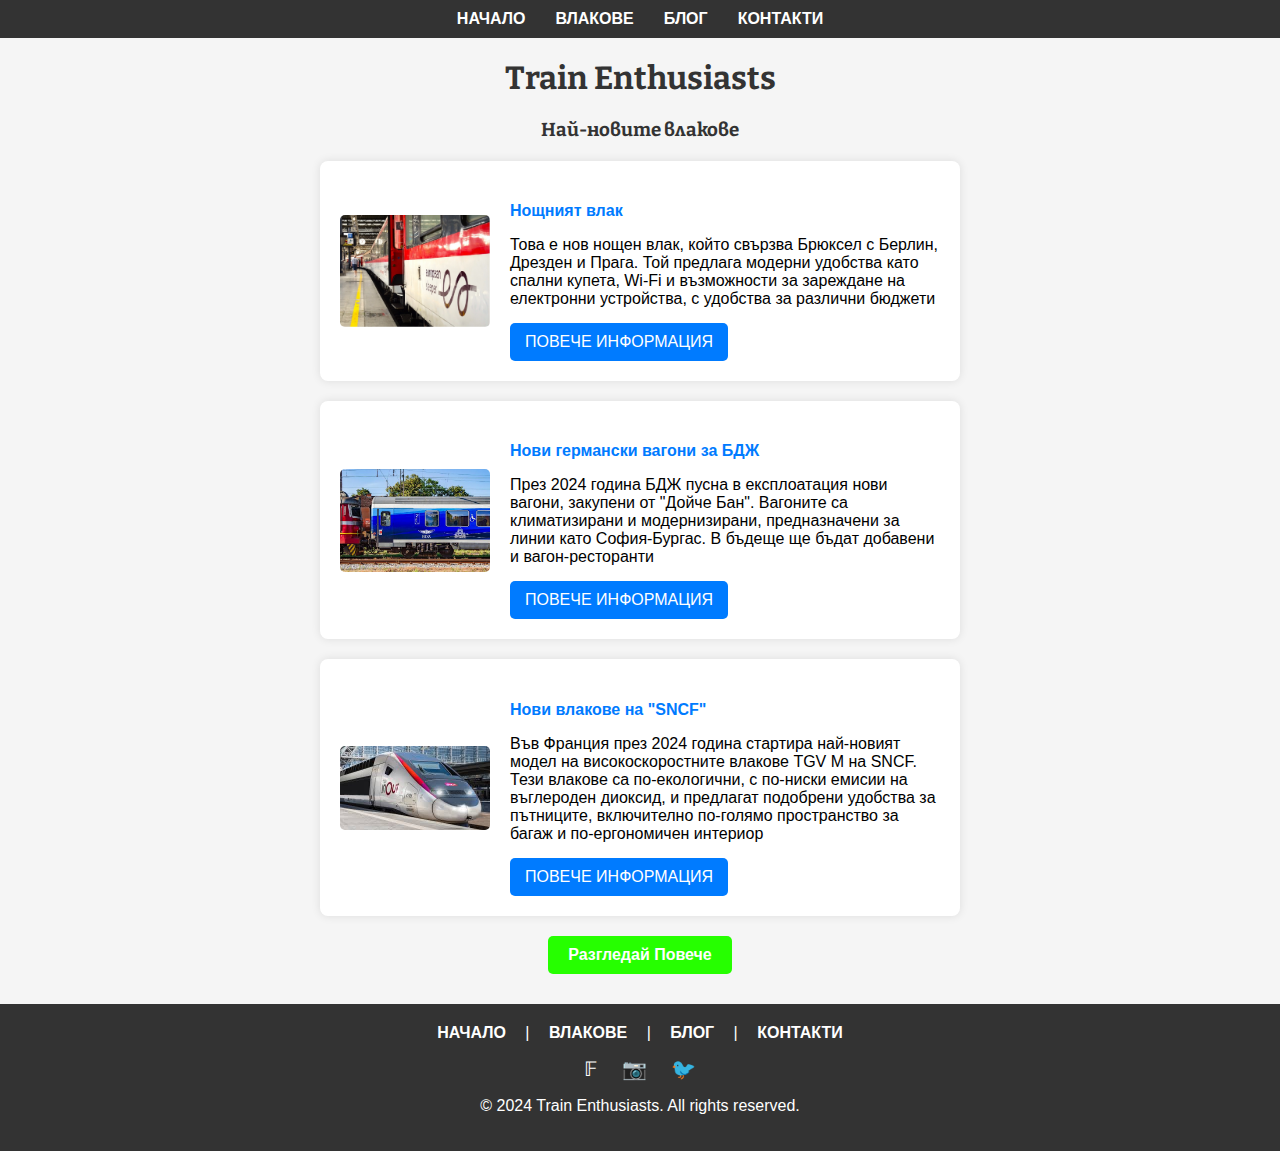
==== index.html @ 927e2052 "Added index.html" ====
<!DOCTYPE html>
<html lang="bg">
  <head>
    <meta charset="UTF-8" />
    <meta name="viewport" content="width=device-width, initial-scale=1.0" />
    <title>Train Enthusiasts</title>
    <link rel="stylesheet" href="styles/index.css" />
  </head>
  <body>
    <!-- Navbar Section -->
    <nav class="navbar">
      <ul>
        <li><a href="index.html">Начало</a></li>
        <li><a href="trains.html">Влакове</a></li>
        <li><a href="blog.html">Блог</a></li>
        <li><a href="contact.html">Контакти</a></li>
      </ul>
    </nav>

    <!-- Main Content Section -->
    <div class="container">
      <h1>Train Enthusiasts</h1>

      <!-- Newest Trains Section -->
      <section id="new-trains">
        <h3>Най-новите влакове</h3>
        <div class="train-cards-column">
          <div class="train">
            <img src="images/european-sleeper.jpg" alt="Train 1 Image" />
            <div class="train-info">
              <h4>Нощният влак</h4>
              <p>
                Това е нов нощен влак, който свързва Брюксел с Берлин, Дрезден и
                Прага. Той предлага модерни удобства като спални купета, Wi-Fi и
                възможности за зареждане на електронни устройства, с удобства за
                различни бюджети
              </p>
              <a href="train-details1.html" class="btn">ПОВЕЧЕ ИНФОРМАЦИЯ</a>
            </div>
          </div>
          <div class="train">
            <img src="images/vagons-bdz.jpg" alt="Train 2 Image" />
            <div class="train-info">
              <h4>Нови германски вагони за БДЖ</h4>
              <p>
                През 2024 година БДЖ пусна в експлоатация нови вагони, закупени
                от "Дойче Бан". Вагоните са климатизирани и модернизирани,
                предназначени за линии като София-Бургас. В бъдеще ще бъдат
                добавени и вагон-ресторанти
              </p>
              <a href="train-details2.html" class="btn">ПОВЕЧЕ ИНФОРМАЦИЯ</a>
            </div>
          </div>
          <div class="train">
            <img src="images/sncf.jpg" alt="Train 3 Image" />
            <div class="train-info">
              <h4>Нови влакове на "SNCF"</h4>
              <p>
                Във Франция през 2024 година стартира най-новият модел на
                високоскоростните влакове TGV M на SNCF. Тези влакове са
                по-екологични, с по-ниски емисии на въглероден диоксид, и
                предлагат подобрени удобства за пътниците, включително по-голямо
                пространство за багаж и по-ергономичен интериор
              </p>
              <a href="train-details3.html" class="btn">ПОВЕЧЕ ИНФОРМАЦИЯ</a>
            </div>
          </div>
        </div>

        <div class="view-more-container">
          <a href="trains.html" class="view-more-btn">Разгледай Повече</a>
        </div>

        <footer class="footer">
          <div class="footer-links">
            <a href="index.html">Начало</a> |
            <a href="trains.html">Влакове</a> | <a href="blog.html">Блог</a> |
            <a href="contact.html">Контакти</a>
          </div>
          <div class="social-icons">
            <a href="https://www.facebook.com" target="_blank">&#120125;</a>
            <a href="https://www.instagram.com" target="_blank">&#128247;</a>
            <a href="https://www.twitter.com" target="_blank">&#128038;</a>
          </div>
          <p>&copy; 2024 Train Enthusiasts. All rights reserved.</p>
        </footer>
      </section>
    </div>
  </body>
</html>
---- styles/index.css ----
@import url("https://fonts.googleapis.com/css2?family=Bitter:ital,wght@0,100..900;1,100..900&display=swap");

body {
  font-family: Arial, sans-serif;
  margin: 0 auto;
  padding: 0;
  background-color: #f5f5f5;
}

h1,
h2,
h3 {
  text-align: center;
  color: #333;

  font-family: "Bitter", serif;
  font-optical-sizing: auto;
  font-style: normal;
}

a {
  text-decoration: none;
  color: #333;
}

.container {
  margin: 0 auto;
}

.btn {
  background-color: #007bff;
  color: #fff;
  padding: 10px 15px;
  text-decoration: none;
  border-radius: 5px;
  display: inline-block;
}

/* Navbar styling */
.navbar {
  background-color: #333;
  padding: 10px;
}

.navbar ul {
  list-style-type: none;
  margin: 0;
  padding: 0;
  display: flex;
  justify-content: center;
}

.navbar li {
  margin: 0 15px;
}

.navbar a {
  color: white;
  font-weight: bold;
  text-transform: uppercase;
}

/* Newest trains section */
.train-cards-column {
  display: flex;
  flex-direction: column;
  align-items: center;
  gap: 20px;
  margin: 20px 0;
}

.train {
  display: flex;
  align-items: center;
  background-color: #fff;
  padding: 20px;
  border-radius: 8px;
  box-shadow: 0 0 10px rgba(0, 0, 0, 0.1);
  max-width: 600px;
  width: 100%;
}

.train img {
  width: 150px;
  height: auto;
  margin-right: 20px;
  border-radius: 5px;
}

.train-info {
  flex: 1;
}

.train h4 {
  margin-bottom: 10px;
  color: #007bff;
}

.train p {
  margin-bottom: 15px;
}

/* Button Styling */
.view-more-btn {
  display: inline-block;
  padding: 10px 20px;
  background-color: #26ff00;
  color: white;
  text-decoration: none;
  border-radius: 5px;
  font-weight: bold;
  text-align: center;
  transition: background-color 0.3s ease;
}

/* Container to center the button */
.view-more-container {
  display: flex;
  justify-content: center; /* Centers the button horizontally */
  margin-top: 20px; /* Add some spacing on top */
  margin-bottom: 30px;
}

.footer {
  background-color: #333;
  color: white;
  padding: 20px 0;
  text-align: center;
  margin: 0; /* Ensure no margins */
  position: relative;
  left: 0; /* Ensure the footer is aligned to the left */
  box-sizing: border-box; /* Include padding and borders in the element's width */
}

.footer-links {
  margin-bottom: 15px;
}

.footer-links a {
  color: white;
  margin: 0 15px;
  text-transform: uppercase;
  font-weight: bold;
}

.social-icons a {
  margin: 0 10px;
  color: white;
  font-size: 20px;
}
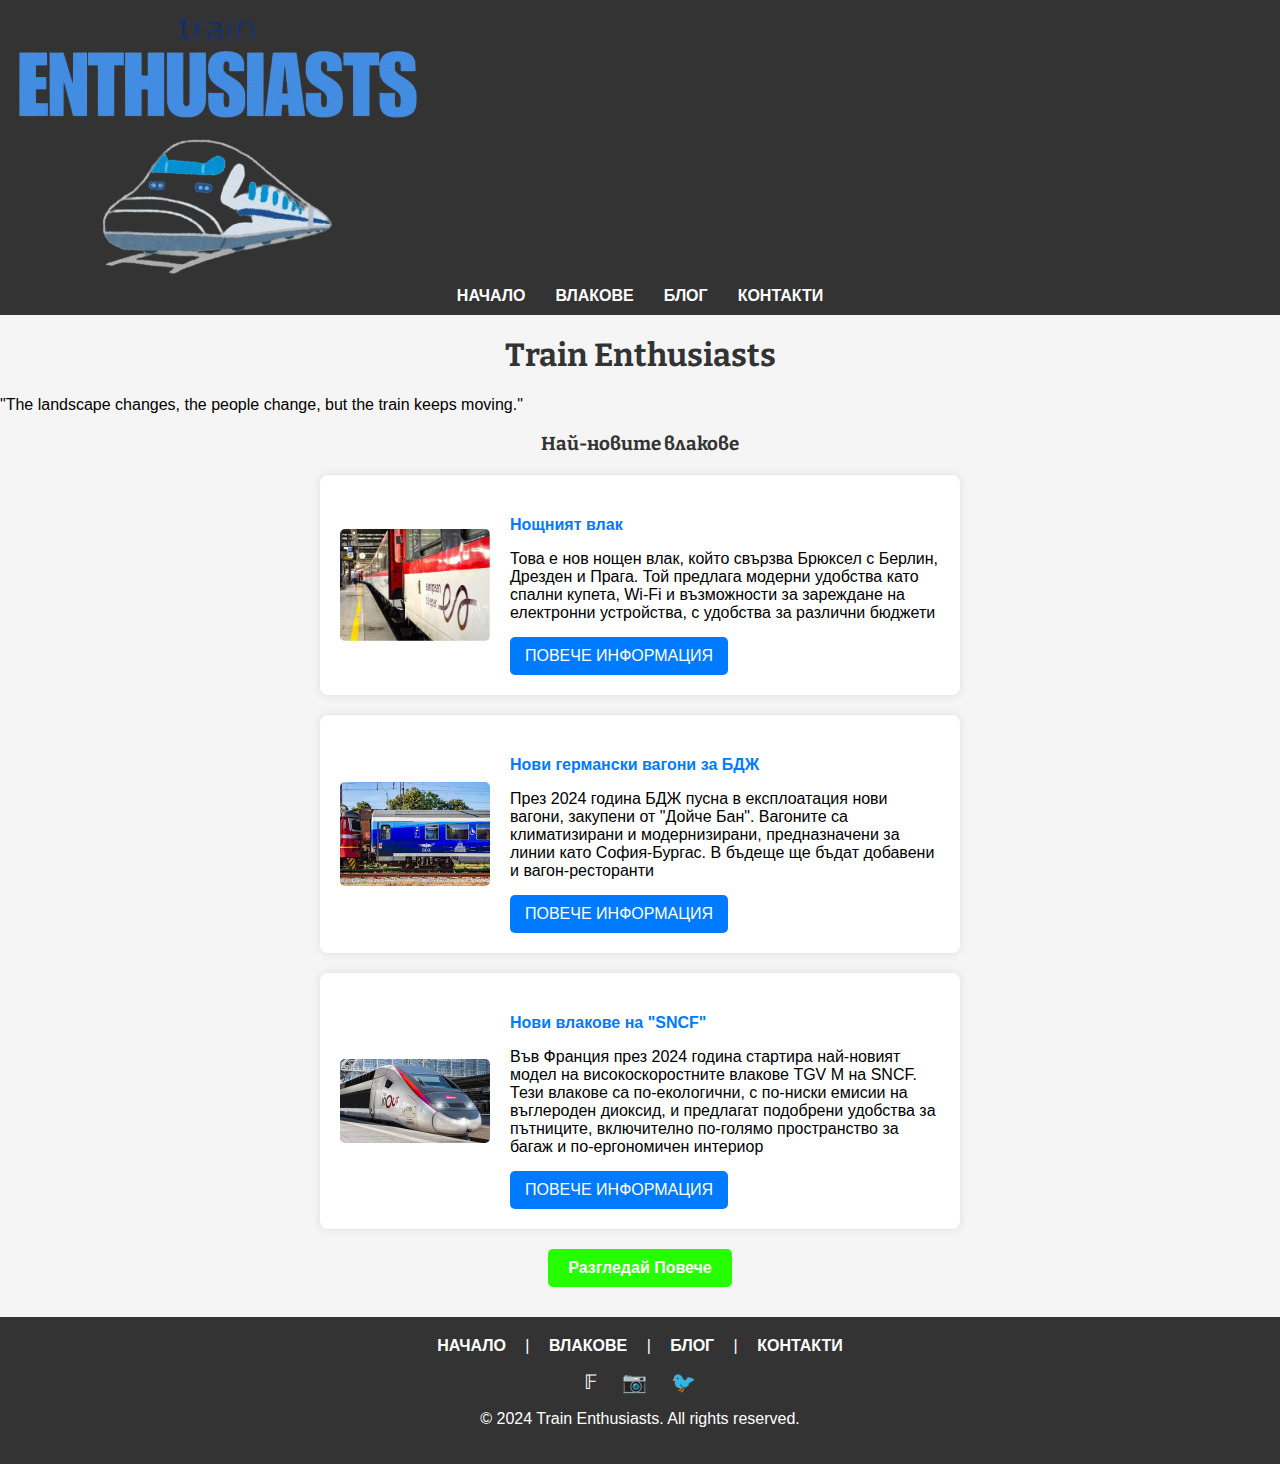
==== commit 118ab882: "Updated index.html and added train.html." ====
--- a/index.html
+++ b/index.html
@@ -9,9 +9,12 @@
   <body>
     <!-- Navbar Section -->
     <nav class="navbar">
+      <div class="navbar-logo">
+        <img src="images/logo.png" alt="Train Enthusiasts Logo" />
+      </div>
       <ul>
         <li><a href="index.html">Начало</a></li>
-        <li><a href="trains.html">Влакове</a></li>
+        <li><a href="train.html">Влакове</a></li>
         <li><a href="blog.html">Блог</a></li>
         <li><a href="contact.html">Контакти</a></li>
       </ul>
@@ -20,6 +23,9 @@
     <!-- Main Content Section -->
     <div class="container">
       <h1>Train Enthusiasts</h1>
+      <p class="quote">
+        "The landscape changes, the people change, but the train keeps moving."
+      </p>
 
       <!-- Newest Trains Section -->
       <section id="new-trains">
@@ -68,7 +74,7 @@
         </div>
 
         <div class="view-more-container">
-          <a href="trains.html" class="view-more-btn">Разгледай Повече</a>
+          <a href="train.html" class="view-more-btn">Разгледай Повече</a>
         </div>
 
         <footer class="footer">
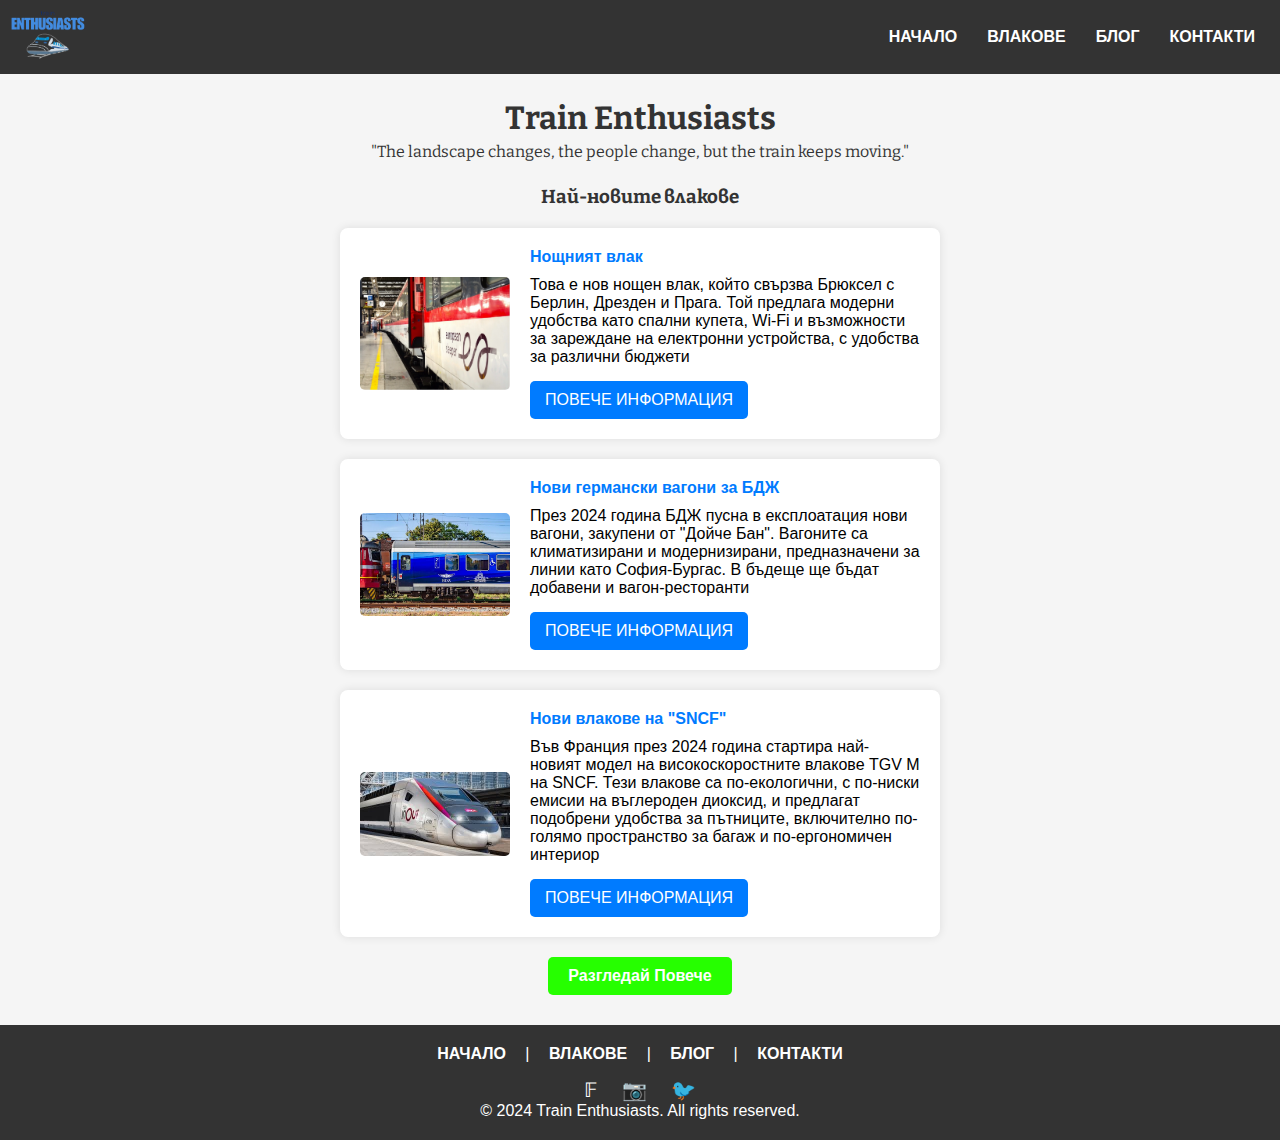
==== commit c24cd0be: "Added common.css, updated all css files, added contack.html and blog.html" ====
--- a/index.html
+++ b/index.html
@@ -4,6 +4,7 @@
     <meta charset="UTF-8" />
     <meta name="viewport" content="width=device-width, initial-scale=1.0" />
     <title>Train Enthusiasts</title>
+    <link rel="stylesheet" href="styles/common.css" />
     <link rel="stylesheet" href="styles/index.css" />
   </head>
   <body>
@@ -79,8 +80,8 @@
 
         <footer class="footer">
           <div class="footer-links">
-            <a href="index.html">Начало</a> |
-            <a href="trains.html">Влакове</a> | <a href="blog.html">Блог</a> |
+            <a href="index.html">Начало</a> | <a href="train.html">Влакове</a> |
+            <a href="blog.html">Блог</a> |
             <a href="contact.html">Контакти</a>
           </div>
           <div class="social-icons">
--- a/styles/common.css
+++ b/styles/common.css
@@ -0,0 +1,82 @@
+@import url("https://fonts.googleapis.com/css2?family=Bitter:ital,wght@0,100..900;1,100..900&display=swap");
+
+body {
+  font-family: Arial, sans-serif;
+  margin: 0 auto;
+  padding: 0;
+  background-color: #f5f5f5;
+}
+
+a {
+  text-decoration: none;
+}
+
+* {
+  margin: 0;
+  padding: 0;
+  box-sizing: border-box;
+}
+
+.navbar {
+  background-color: #333;
+  padding: 10px;
+  display: flex;
+  align-items: center;
+  justify-content: space-between;
+}
+
+.navbar-logo img {
+  max-height: 50px;
+}
+
+.navbar ul {
+  list-style-type: none;
+  margin: 0;
+  padding: 0;
+  display: flex;
+  justify-content: center;
+}
+
+.navbar li {
+  margin: 0 15px;
+}
+
+.navbar a {
+  color: white;
+  font-weight: bold;
+  text-transform: uppercase;
+  transition: opacity 0.5s;
+}
+
+.navbar a:hover {
+  opacity: 0.5;
+}
+
+.footer {
+  background-color: #333;
+  color: white;
+  padding: 20px 0;
+  text-align: center;
+  margin: 0; /* Ensure no margins */
+  margin-top: 20px;
+  position: relative;
+  left: 0; /* Ensure the footer is aligned to the left */
+  box-sizing: border-box; /* Include padding and borders in the element's width */
+}
+
+.footer-links {
+  margin-bottom: 15px;
+}
+
+.footer-links a {
+  color: white;
+  margin: 0 15px;
+  text-transform: uppercase;
+  font-weight: bold;
+}
+
+.social-icons a {
+  margin: 0 10px;
+  color: white;
+  font-size: 20px;
+}
--- a/styles/index.css
+++ b/styles/index.css
@@ -9,13 +9,23 @@
 
 h1,
 h2,
-h3 {
+h3,
+.quote {
   text-align: center;
   color: #333;
 
   font-family: "Bitter", serif;
   font-optical-sizing: auto;
   font-style: normal;
+}
+
+h1 {
+  margin-top: 25px;
+  margin-bottom: 5px;
+}
+.quote {
+  margin-top: 0;
+  margin-bottom: 25px;
 }
 
 a {
@@ -40,6 +50,13 @@
 .navbar {
   background-color: #333;
   padding: 10px;
+  display: flex;
+  align-items: center;
+  justify-content: space-between; /* Space between logo and nav links */
+}
+
+.navbar-logo img {
+  max-height: 50px; /* Adjust size of the logo */
 }
 
 .navbar ul {
@@ -127,6 +144,7 @@
   padding: 20px 0;
   text-align: center;
   margin: 0; /* Ensure no margins */
+  margin-top: 20px;
   position: relative;
   left: 0; /* Ensure the footer is aligned to the left */
   box-sizing: border-box; /* Include padding and borders in the element's width */
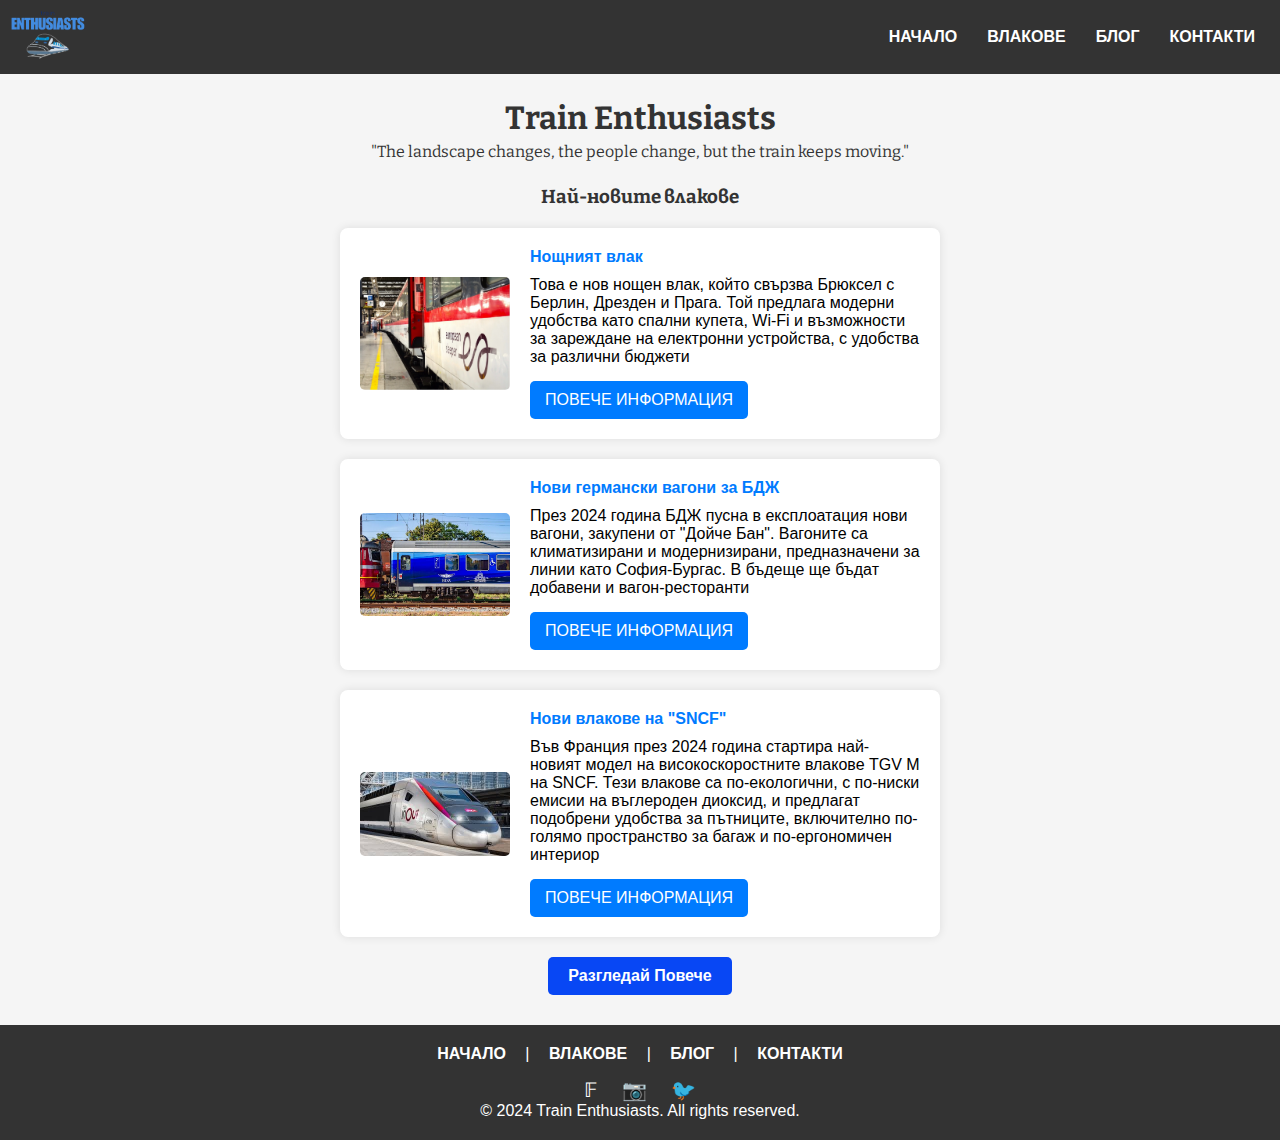
==== commit 02dc8aa9: "Added detail about trains pages, added some css files, updated some html and css files." ====
--- a/index.html
+++ b/index.html
@@ -42,7 +42,9 @@
                 възможности за зареждане на електронни устройства, с удобства за
                 различни бюджети
               </p>
-              <a href="train-details1.html" class="btn">ПОВЕЧЕ ИНФОРМАЦИЯ</a>
+              <a href="european-sleeper-details.html" class="btn"
+                >ПОВЕЧЕ ИНФОРМАЦИЯ</a
+              >
             </div>
           </div>
           <div class="train">
@@ -55,7 +57,9 @@
                 предназначени за линии като София-Бургас. В бъдеще ще бъдат
                 добавени и вагон-ресторанти
               </p>
-              <a href="train-details2.html" class="btn">ПОВЕЧЕ ИНФОРМАЦИЯ</a>
+              <a href="bdz-new-vagons-details.html" class="btn"
+                >ПОВЕЧЕ ИНФОРМАЦИЯ</a
+              >
             </div>
           </div>
           <div class="train">
--- a/styles/index.css
+++ b/styles/index.css
@@ -1,5 +1,3 @@
-@import url("https://fonts.googleapis.com/css2?family=Bitter:ital,wght@0,100..900;1,100..900&display=swap");
-
 body {
   font-family: Arial, sans-serif;
   margin: 0 auto;
@@ -44,19 +42,23 @@
   text-decoration: none;
   border-radius: 5px;
   display: inline-block;
+  transition: background-color 0.5s ease;
 }
 
-/* Navbar styling */
+.btn:hover {
+  background-color: #0847f4;
+}
+
 .navbar {
   background-color: #333;
   padding: 10px;
   display: flex;
   align-items: center;
-  justify-content: space-between; /* Space between logo and nav links */
+  justify-content: space-between;
 }
 
 .navbar-logo img {
-  max-height: 50px; /* Adjust size of the logo */
+  max-height: 50px;
 }
 
 .navbar ul {
@@ -77,7 +79,6 @@
   text-transform: uppercase;
 }
 
-/* Newest trains section */
 .train-cards-column {
   display: flex;
   flex-direction: column;
@@ -117,11 +118,10 @@
   margin-bottom: 15px;
 }
 
-/* Button Styling */
 .view-more-btn {
   display: inline-block;
   padding: 10px 20px;
-  background-color: #26ff00;
+  background-color: #0847f4;
   color: white;
   text-decoration: none;
   border-radius: 5px;
@@ -130,11 +130,14 @@
   transition: background-color 0.3s ease;
 }
 
-/* Container to center the button */
+.view-more-btn:hover {
+  background-color: #0109aa;
+}
+
 .view-more-container {
   display: flex;
-  justify-content: center; /* Centers the button horizontally */
-  margin-top: 20px; /* Add some spacing on top */
+  justify-content: center;
+  margin-top: 20px;
   margin-bottom: 30px;
 }
 
@@ -143,11 +146,11 @@
   color: white;
   padding: 20px 0;
   text-align: center;
-  margin: 0; /* Ensure no margins */
+  margin: 0;
   margin-top: 20px;
   position: relative;
-  left: 0; /* Ensure the footer is aligned to the left */
-  box-sizing: border-box; /* Include padding and borders in the element's width */
+  left: 0;
+  box-sizing: border-box;
 }
 
 .footer-links {
